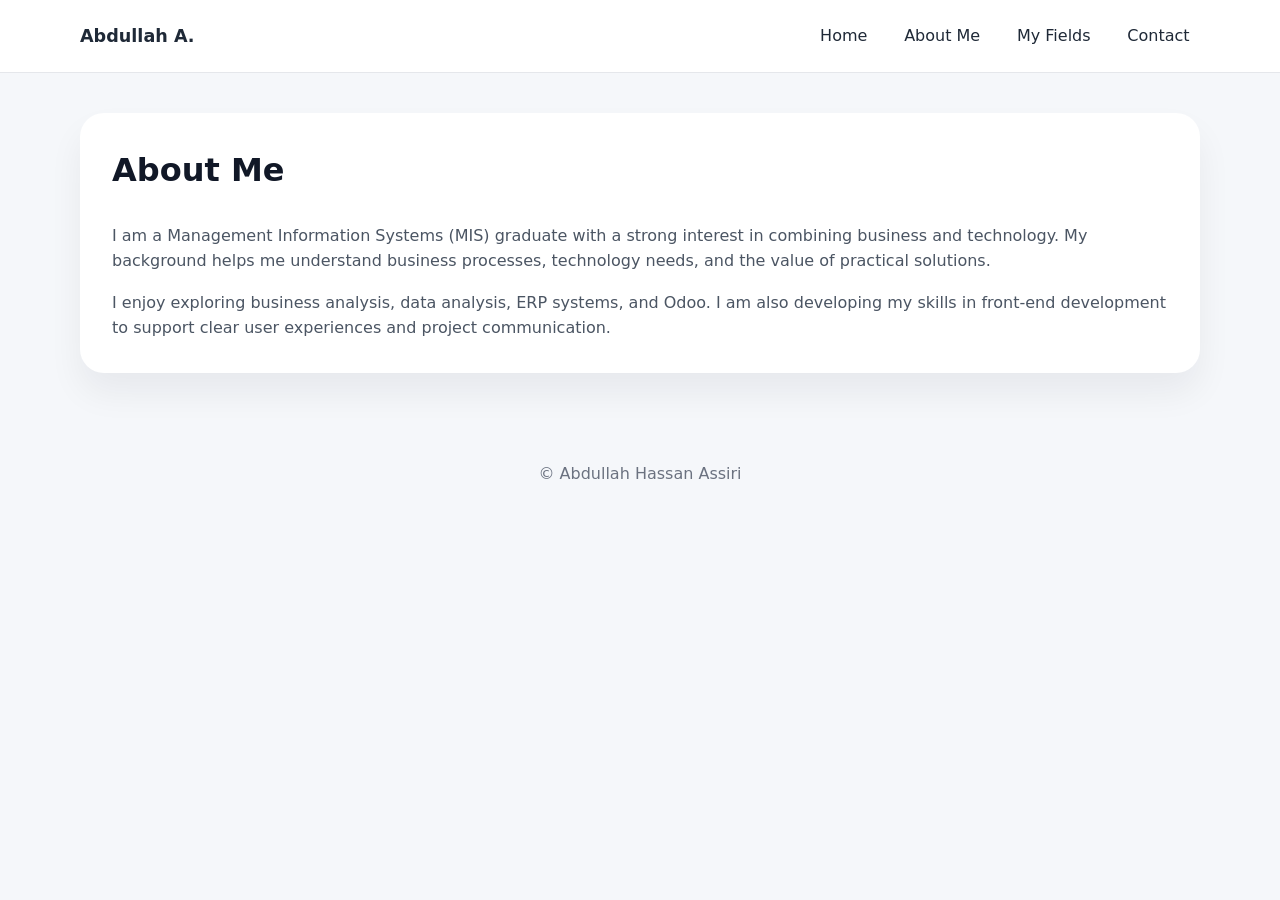
==== about.html @ 702dbe08 "Initial commit" ====
<!DOCTYPE html>
<html lang="en">
<head>
  <meta charset="UTF-8">
  <meta name="viewport" content="width=device-width, initial-scale=1.0">
  <title>About Me | Abdullah Hassan Assiri</title>
  <link rel="stylesheet" href="style.css">
</head>
<body>
  <header class="site-header">
    <div class="container nav-container">
      <a href="index.html" class="brand">Abdullah A.</a>
      <nav class="main-nav">
        <a href="index.html">Home</a>
        <a href="about.html">About Me</a>
        <a href="fields.html">My Fields</a>
        <a href="contact.html">Contact</a>
      </nav>
    </div>
  </header>

  <main class="container page-content">
    <section class="content-card about-card">
      <h1>About Me</h1>
      <p>
        I am a Management Information Systems (MIS) graduate with a strong interest in combining business and technology. My background helps me understand business processes, technology needs, and the value of practical solutions.
      </p>
      <p>
        I enjoy exploring business analysis, data analysis, ERP systems, and Odoo. I am also developing my skills in front-end development to support clear user experiences and project communication.
      </p>
    </section>
  </main>

  <footer class="site-footer">
    <p>© Abdullah Hassan Assiri</p>
  </footer>
</body>
</html>
---- style.css ----
:root {
  color-scheme: light;
  font-family: Inter, system-ui, -apple-system, BlinkMacSystemFont, 'Segoe UI', sans-serif;
  font-size: 16px;
  line-height: 1.6;
  color: #1f2937;
  background: #f5f7fa;
}

* {
  box-sizing: border-box;
}

body {
  margin: 0;
  background: #f5f7fa;
}

a {
  color: inherit;
  text-decoration: none;
}

img {
  max-width: 100%;
  display: block;
}

.container {
  width: min(1120px, calc(100% - 2rem));
  margin: 0 auto;
}

.site-header {
  background: #ffffff;
  border-bottom: 1px solid #e5e7eb;
}

.nav-container {
  display: flex;
  align-items: center;
  justify-content: space-between;
  gap: 1rem;
  padding: 1rem 0;
}

.brand {
  font-weight: 700;
  font-size: 1.1rem;
}

.main-nav {
  display: flex;
  flex-wrap: wrap;
  gap: 1rem;
}

.main-nav a {
  color: #1f2937;
  padding: 0.45rem 0.65rem;
  border-radius: 999px;
  transition: background 0.2s ease, color 0.2s ease;
}

.main-nav a:hover,
.main-nav a:focus-visible {
  background: #e0efff;
  color: #0b5394;
}

.main-content,
.page-content {
  padding: 2.5rem 0 3rem;
}

.hero {
  display: grid;
  grid-template-columns: 1.2fr 0.8fr;
  align-items: center;
  gap: 2rem;
}

.hero-text {
  max-width: 560px;
}

.eyebrow {
  margin: 0 0 0.75rem;
  font-size: 0.95rem;
  color: #2563eb;
  font-weight: 600;
}

.hero h1 {
  margin: 0;
  font-size: clamp(2.25rem, 2.5vw, 3rem);
  line-height: 1.05;
}

.subtitle {
  margin: 1rem 0 1rem;
  font-size: 1.05rem;
  color: #374151;
}

.intro-copy {
  margin: 0 0 1.75rem;
  color: #4b5563;
  max-width: 38rem;
}

.hero-actions {
  display: flex;
  flex-wrap: wrap;
  gap: 1rem;
}

.button {
  display: inline-flex;
  align-items: center;
  justify-content: center;
  padding: 0.9rem 1.4rem;
  border-radius: 999px;
  font-weight: 600;
  transition: transform 0.2s ease, box-shadow 0.2s ease;
}

.button:hover,
.button:focus-visible {
  transform: translateY(-1px);
}

.button-primary {
  background: #2563eb;
  color: #ffffff;
}

.button-secondary {
  border: 1px solid #cbd5e1;
  background: #ffffff;
  color: #1f2937;
}

.hero-image-card {
  background: #ffffff;
  border-radius: 24px;
  box-shadow: 0 20px 50px rgba(15, 23, 42, 0.08);
  overflow: hidden;
  max-width: 460px;
  margin: 0 auto;
}

.hero-image-card img {
  width: 100%;
  height: auto;
  object-fit: cover;
}

.content-card {
  background: #ffffff;
  border-radius: 24px;
  box-shadow: 0 20px 35px rgba(15, 23, 42, 0.06);
  padding: 2rem;
}

.content-card h1 {
  margin-top: 0;
  font-size: 2rem;
  color: #111827;
}

.content-card p {
  color: #4b5563;
  margin: 1rem 0 0;
}

.fields-card .cards-grid,
.contact-card .contact-grid,
.contact-card .social-grid {
  margin-top: 1.5rem;
  display: grid;
  gap: 1rem;
}

.cards-grid {
  grid-template-columns: repeat(2, minmax(0, 1fr));
}

.field-card,
.contact-item,
.social-card {
  background: #f8fafc;
  border-radius: 18px;
  padding: 1.5rem;
  border: 1px solid #e5e7eb;
}

.field-card h2,
.contact-item h2 {
  margin: 0 0 0.75rem;
  font-size: 1.1rem;
  color: #111827;
}

.field-card p,
.contact-item a {
  margin: 0;
  color: #4b5563;
}

.contact-grid {
  grid-template-columns: repeat(3, minmax(0, 1fr));
}

.contact-item a {
  display: inline-block;
  margin-top: 0.4rem;
  color: #2563eb;
}

.social-grid {
  grid-template-columns: repeat(3, minmax(0, 1fr));
}

.social-card {
  display: inline-flex;
  align-items: center;
  justify-content: center;
  padding: 1.1rem;
  background: #ffffff;
  border-radius: 18px;
  border: 1px solid #e5e7eb;
  color: #1f2937;
  transition: background 0.2s ease, border-color 0.2s ease;
}

.social-card:hover,
.social-card:focus-visible {
  background: #eff6ff;
  border-color: #bfdbfe;
}

.site-footer {
  padding: 1.5rem 0;
  text-align: center;
  color: #6b7280;
}

@media (max-width: 860px) {
  .hero {
    grid-template-columns: 1fr;
    text-align: center;
  }

  .hero-image-card {
    max-width: 360px;
  }

  .hero-text {
    margin: 0 auto;
  }

  .main-nav {
    justify-content: center;
  }
}

@media (max-width: 640px) {
  .nav-container {
    flex-direction: column;
    align-items: stretch;
  }

  .main-nav {
    justify-content: center;
    gap: 0.75rem;
  }

  .hero-actions,
  .cards-grid,
  .contact-grid,
  .social-grid {
    grid-template-columns: 1fr;
  }

  .hero {
    gap: 1.5rem;
  }

  .content-card,
  .hero-image-card {
    padding: 1.5rem;
    border-radius: 20px;
  }

  .site-header,
  .site-footer {
    padding-left: 0;
    padding-right: 0;
  }
}
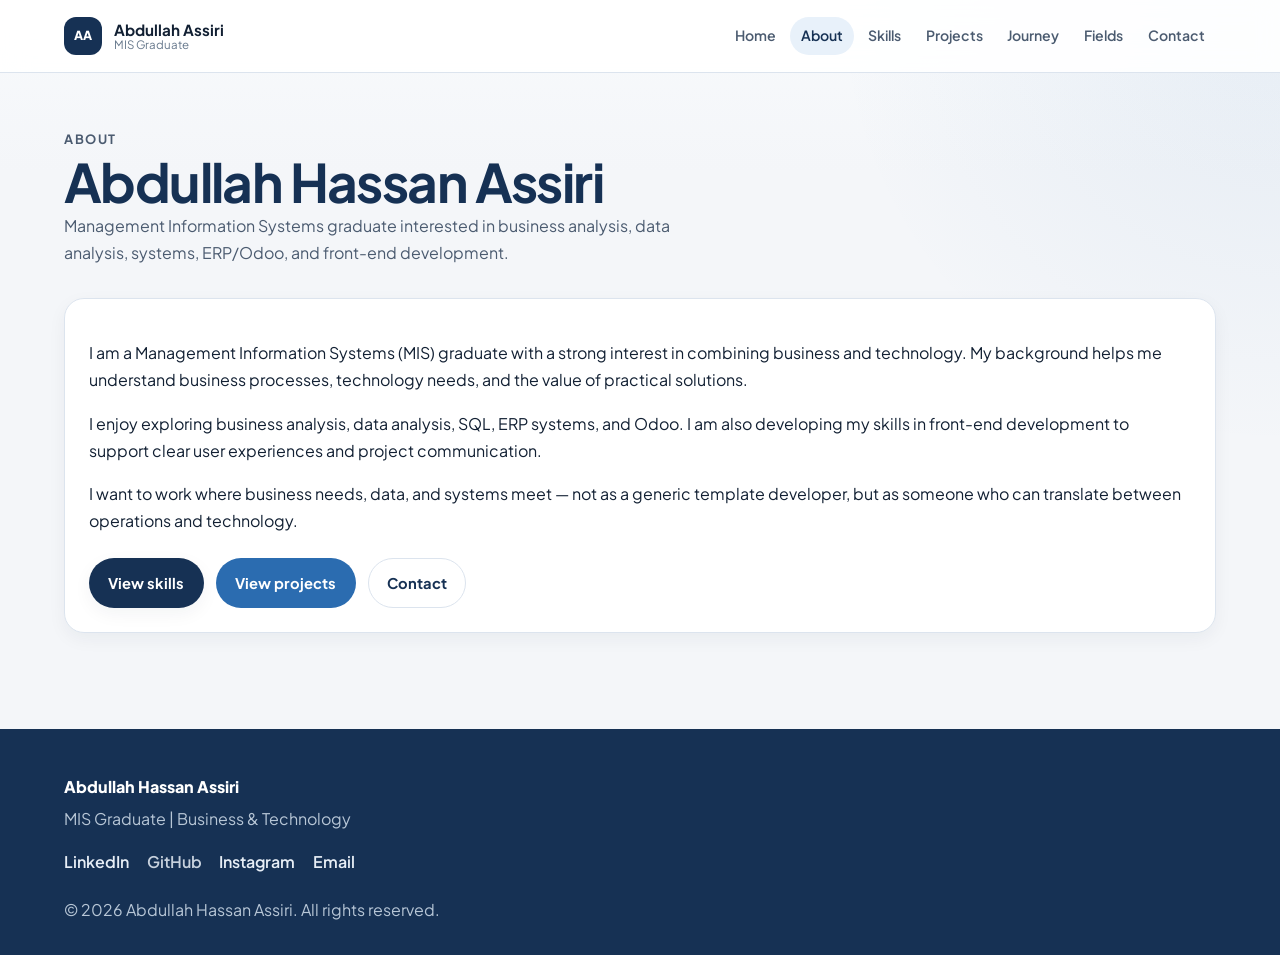
==== commit 6ed171d6: "Improve portfolio UI" ====
--- a/about.html
+++ b/about.html
@@ -3,36 +3,82 @@
 <head>
   <meta charset="UTF-8">
   <meta name="viewport" content="width=device-width, initial-scale=1.0">
-  <title>About Me | Abdullah Hassan Assiri</title>
+  <title>About | Abdullah Hassan Assiri</title>
+  <meta name="description" content="About Abdullah Hassan Assiri, a Management Information Systems graduate focused on business analysis, data analysis, ERP/Odoo, and front-end development.">
+  <meta property="og:title" content="About | Abdullah Hassan Assiri">
+  <meta property="og:description" content="MIS graduate working at the intersection of business, data, and technology.">
+  <meta property="og:type" content="website">
+  <meta property="og:image" content="images/myPic.jpeg">
+  <link rel="preconnect" href="https://fonts.googleapis.com">
+  <link rel="preconnect" href="https://fonts.gstatic.com" crossorigin>
+  <link href="https://fonts.googleapis.com/css2?family=Plus+Jakarta+Sans:ital,wght@0,400;0,500;0,600;0,700;0,800;1,400&display=swap" rel="stylesheet">
   <link rel="stylesheet" href="style.css">
 </head>
-<body>
+<body data-page="about">
+  <a class="skip-link" href="#main">Skip to content</a>
+
   <header class="site-header">
     <div class="container nav-container">
-      <a href="index.html" class="brand">Abdullah A.</a>
-      <nav class="main-nav">
-        <a href="index.html">Home</a>
-        <a href="about.html">About Me</a>
-        <a href="fields.html">My Fields</a>
-        <a href="contact.html">Contact</a>
+      <a href="index.html" class="brand" aria-label="Abdullah Hassan Assiri — Home">
+        <span class="brand-mark" aria-hidden="true">AA</span>
+        <span class="brand-text">
+          <span class="brand-name">Abdullah Assiri</span>
+          <span class="brand-role">MIS Graduate</span>
+        </span>
+      </a>
+      <button class="nav-toggle" type="button" aria-expanded="false" aria-controls="primary-nav" aria-label="Open menu">
+        <span class="nav-toggle-bars" aria-hidden="true"></span>
+      </button>
+      <nav class="main-nav" id="primary-nav" aria-label="Primary">
+        <a href="index.html" data-nav="home">Home</a>
+        <a href="about.html" data-nav="about">About</a>
+        <a href="index.html#skills" data-nav="skills">Skills</a>
+        <a href="index.html#projects" data-nav="projects">Projects</a>
+        <a href="index.html#journey" data-nav="journey">Journey</a>
+        <a href="fields.html" data-nav="fields">Fields</a>
+        <a href="contact.html" data-nav="contact">Contact</a>
       </nav>
     </div>
   </header>
 
-  <main class="container page-content">
-    <section class="content-card about-card">
-      <h1>About Me</h1>
-      <p>
-        I am a Management Information Systems (MIS) graduate with a strong interest in combining business and technology. My background helps me understand business processes, technology needs, and the value of practical solutions.
-      </p>
-      <p>
-        I enjoy exploring business analysis, data analysis, ERP systems, and Odoo. I am also developing my skills in front-end development to support clear user experiences and project communication.
-      </p>
-    </section>
+  <main id="main" class="page-main">
+    <div class="container">
+      <header class="page-hero reveal">
+        <p class="eyebrow">About</p>
+        <h1>Abdullah Hassan Assiri</h1>
+        <p>Management Information Systems graduate interested in business analysis, data analysis, systems, ERP/Odoo, and front-end development.</p>
+      </header>
+
+      <article class="page-card reveal">
+        <p>I am a Management Information Systems (MIS) graduate with a strong interest in combining business and technology. My background helps me understand business processes, technology needs, and the value of practical solutions.</p>
+        <p>I enjoy exploring business analysis, data analysis, SQL, ERP systems, and Odoo. I am also developing my skills in front-end development to support clear user experiences and project communication.</p>
+        <p>I want to work where business needs, data, and systems meet — not as a generic template developer, but as someone who can translate between operations and technology.</p>
+        <div class="subpage-nav hero-actions">
+          <a class="btn btn-primary" href="index.html#skills">View skills</a>
+          <a class="btn btn-secondary" href="index.html#projects">View projects</a>
+          <a class="btn btn-ghost" href="contact.html">Contact</a>
+        </div>
+      </article>
+    </div>
   </main>
 
   <footer class="site-footer">
-    <p>© Abdullah Hassan Assiri</p>
+    <div class="container footer-grid">
+      <div>
+        <p class="footer-name">Abdullah Hassan Assiri</p>
+        <p class="footer-tag">MIS Graduate | Business &amp; Technology</p>
+      </div>
+      <nav class="footer-links" aria-label="Social">
+        <a href="https://www.linkedin.com/in/abdullah-assiri-04a214325/" target="_blank" rel="noopener noreferrer">LinkedIn</a>
+        <a href="#">GitHub</a>
+        <a href="https://www.instagram.com/abdullah_hassan_assiri/" target="_blank" rel="noopener noreferrer">Instagram</a>
+        <a href="mailto:abdoassiri707@gmail.com">Email</a>
+      </nav>
+      <p class="footer-copy">© <span data-year></span> Abdullah Hassan Assiri. All rights reserved.</p>
+    </div>
   </footer>
+
+  <button class="to-top" type="button" aria-label="Back to top"><span aria-hidden="true">↑</span></button>
+  <script src="script.js" defer></script>
 </body>
 </html>
--- a/style.css
+++ b/style.css
@@ -1,301 +1,934 @@
 :root {
   color-scheme: light;
-  font-family: Inter, system-ui, -apple-system, BlinkMacSystemFont, 'Segoe UI', sans-serif;
-  font-size: 16px;
-  line-height: 1.6;
-  color: #1f2937;
-  background: #f5f7fa;
-}
-
-* {
+
+  --color-bg: #f4f6f9;
+  --color-bg-muted: #eef2f7;
+  --color-surface: #ffffff;
+  --color-text: #122033;
+  --color-text-muted: #4b5b70;
+  --color-text-soft: #66788c;
+  --color-border: #dce4ee;
+  --color-navy: #163154;
+  --color-accent: #2b6cb0;
+  --color-accent-hover: #1f558c;
+  --color-accent-soft: #e8f1fa;
+  --color-sand: #c9b196;
+  --color-focus: #1f558c;
+
+  --font-sans: "Plus Jakarta Sans", "Segoe UI", system-ui, -apple-system, sans-serif;
+  --text-xs: 0.75rem;
+  --text-sm: 0.9rem;
+  --text-md: 1rem;
+  --text-lg: 1.125rem;
+  --text-xl: clamp(1.35rem, 1.1rem + 0.8vw, 1.75rem);
+  --text-2xl: clamp(1.7rem, 1.3rem + 1.4vw, 2.35rem);
+  --text-3xl: clamp(2.1rem, 1.4rem + 2.4vw, 3.4rem);
+  --leading-tight: 1.15;
+  --leading-body: 1.7;
+  --tracking-wide: 0.12em;
+
+  --space-1: 0.25rem;
+  --space-2: 0.5rem;
+  --space-3: 0.75rem;
+  --space-4: 1rem;
+  --space-5: 1.5rem;
+  --space-6: 2rem;
+  --space-7: 2.75rem;
+  --space-8: 3.5rem;
+  --space-9: 4.5rem;
+  --space-10: 6rem;
+
+  --radius-sm: 10px;
+  --radius-md: 14px;
+  --radius-lg: 20px;
+  --radius-xl: 28px;
+  --radius-full: 999px;
+
+  --shadow-sm: 0 6px 18px rgba(18, 32, 51, 0.05);
+  --shadow-md: 0 14px 32px rgba(18, 32, 51, 0.08);
+  --shadow-lg: 0 24px 50px rgba(18, 32, 51, 0.12);
+
+  --header-h: 4.5rem;
+  --container: 72rem;
+  --ease: 180ms ease;
+}
+
+*,
+*::before,
+*::after {
   box-sizing: border-box;
 }
 
+html {
+  scroll-behavior: smooth;
+  scroll-padding-top: calc(var(--header-h) + 0.75rem);
+}
+
 body {
   margin: 0;
-  background: #f5f7fa;
-}
-
-a {
-  color: inherit;
-  text-decoration: none;
+  font-family: var(--font-sans);
+  font-size: var(--text-md);
+  line-height: var(--leading-body);
+  color: var(--color-text);
+  background:
+    radial-gradient(circle at top right, rgba(43, 108, 176, 0.08), transparent 28%),
+    linear-gradient(180deg, #f8fafc 0%, var(--color-bg) 18%);
+  min-height: 100vh;
 }
 
 img {
   max-width: 100%;
   display: block;
+  height: auto;
+}
+
+a {
+  color: var(--color-accent);
+  text-decoration-thickness: 1px;
+  text-underline-offset: 0.18em;
+}
+
+a:hover {
+  color: var(--color-accent-hover);
+}
+
+:focus-visible {
+  outline: 2px solid var(--color-focus);
+  outline-offset: 3px;
+}
+
+.skip-link {
+  position: absolute;
+  left: 1rem;
+  top: -4rem;
+  z-index: 1000;
+  background: var(--color-navy);
+  color: #fff;
+  padding: 0.7rem 1rem;
+  border-radius: var(--radius-sm);
+}
+
+.skip-link:focus {
+  top: 1rem;
 }
 
 .container {
-  width: min(1120px, calc(100% - 2rem));
-  margin: 0 auto;
+  width: min(var(--container), calc(100% - 2rem));
+  margin-inline: auto;
 }
 
 .site-header {
-  background: #ffffff;
-  border-bottom: 1px solid #e5e7eb;
+  position: sticky;
+  top: 0;
+  z-index: 50;
+  background: rgba(255, 255, 255, 0.9);
+  backdrop-filter: blur(14px);
+  border-bottom: 1px solid var(--color-border);
+}
+
+.section[id],
+.hero {
+  scroll-margin-top: calc(var(--header-h) + 0.75rem);
 }
 
 .nav-container {
   display: flex;
   align-items: center;
   justify-content: space-between;
-  gap: 1rem;
-  padding: 1rem 0;
+  min-height: var(--header-h);
+  gap: var(--space-4);
 }
 
 .brand {
+  display: flex;
+  align-items: center;
+  gap: 0.75rem;
+  color: var(--color-text);
+  text-decoration: none;
+  min-width: 0;
+}
+
+.brand:hover {
+  color: var(--color-text);
+}
+
+.brand-mark {
+  display: grid;
+  place-items: center;
+  width: 2.4rem;
+  height: 2.4rem;
+  border-radius: 12px;
+  background: var(--color-navy);
+  color: #fff;
+  font-weight: 800;
+  font-size: 0.78rem;
+  letter-spacing: 0.04em;
+  flex-shrink: 0;
+}
+
+.brand-text {
+  display: flex;
+  flex-direction: column;
+  line-height: 1.15;
+}
+
+.brand-name {
   font-weight: 700;
-  font-size: 1.1rem;
+  font-size: 0.95rem;
+}
+
+.brand-role {
+  font-size: 0.72rem;
+  color: var(--color-text-soft);
+}
+
+.nav-toggle {
+  display: none;
+  width: 2.75rem;
+  height: 2.75rem;
+  border: 1px solid var(--color-border);
+  border-radius: 12px;
+  background: #fff;
+  cursor: pointer;
+  align-items: center;
+  justify-content: center;
+}
+
+.nav-toggle-bars,
+.nav-toggle-bars::before,
+.nav-toggle-bars::after {
+  display: block;
+  width: 1.1rem;
+  height: 2px;
+  background: var(--color-navy);
+  border-radius: 99px;
+  position: relative;
+  transition: transform var(--ease), opacity var(--ease);
+}
+
+.nav-toggle-bars::before,
+.nav-toggle-bars::after {
+  content: "";
+  position: absolute;
+  left: 0;
+}
+
+.nav-toggle-bars::before {
+  top: -6px;
+}
+
+.nav-toggle-bars::after {
+  top: 6px;
+}
+
+body.nav-open .nav-toggle-bars {
+  background: transparent;
+}
+
+body.nav-open .nav-toggle-bars::before {
+  top: 0;
+  transform: rotate(45deg);
+}
+
+body.nav-open .nav-toggle-bars::after {
+  top: 0;
+  transform: rotate(-45deg);
 }
 
 .main-nav {
   display: flex;
-  flex-wrap: wrap;
-  gap: 1rem;
+  align-items: center;
+  gap: 0.15rem;
 }
 
 .main-nav a {
-  color: #1f2937;
-  padding: 0.45rem 0.65rem;
-  border-radius: 999px;
-  transition: background 0.2s ease, color 0.2s ease;
+  color: var(--color-text-muted);
+  text-decoration: none;
+  font-size: 0.88rem;
+  font-weight: 600;
+  padding: 0.45rem 0.7rem;
+  border-radius: var(--radius-full);
+  transition: background var(--ease), color var(--ease);
 }
 
 .main-nav a:hover,
-.main-nav a:focus-visible {
-  background: #e0efff;
-  color: #0b5394;
-}
-
-.main-content,
-.page-content {
-  padding: 2.5rem 0 3rem;
+.main-nav a.is-active {
+  background: var(--color-accent-soft);
+  color: var(--color-navy);
 }
 
 .hero {
+  padding: var(--space-8) 0 var(--space-7);
+}
+
+.hero-grid {
   display: grid;
-  grid-template-columns: 1.2fr 0.8fr;
+  grid-template-columns: 1.15fr 0.85fr;
+  gap: var(--space-8);
   align-items: center;
-  gap: 2rem;
-}
-
-.hero-text {
-  max-width: 560px;
 }
 
 .eyebrow {
-  margin: 0 0 0.75rem;
-  font-size: 0.95rem;
-  color: #2563eb;
+  margin: 0 0 var(--space-3);
+  color: var(--color-accent);
+  font-size: 0.8rem;
+  font-weight: 700;
+  letter-spacing: var(--tracking-wide);
+  text-transform: uppercase;
+}
+
+.hero h1,
+.page-hero h1,
+.section-header h2 {
+  margin: 0;
+  color: var(--color-navy);
+  letter-spacing: -0.03em;
+  line-height: var(--leading-tight);
+}
+
+.hero h1,
+.page-hero h1 {
+  font-size: var(--text-3xl);
+}
+
+.hero-position {
+  margin: var(--space-4) 0 var(--space-4);
+  color: var(--color-text);
   font-weight: 600;
-}
-
-.hero h1 {
-  margin: 0;
-  font-size: clamp(2.25rem, 2.5vw, 3rem);
-  line-height: 1.05;
-}
-
-.subtitle {
-  margin: 1rem 0 1rem;
-  font-size: 1.05rem;
-  color: #374151;
-}
-
-.intro-copy {
-  margin: 0 0 1.75rem;
-  color: #4b5563;
-  max-width: 38rem;
-}
-
-.hero-actions {
+  font-size: var(--text-lg);
+}
+
+.hero-lead,
+.section-lead,
+.page-hero p {
+  margin: 0;
+  color: var(--color-text-muted);
+  max-width: 40rem;
+}
+
+.hero-meta {
   display: flex;
   flex-wrap: wrap;
-  gap: 1rem;
-}
-
-.button {
+  gap: 0.55rem;
+  margin: var(--space-5) 0;
+}
+
+.meta-chip,
+.badge-list li,
+.highlight-row li {
+  display: inline-flex;
+  align-items: center;
+  gap: 0.35rem;
+  border: 1px solid var(--color-border);
+  background: #fff;
+  color: var(--color-text-muted);
+  border-radius: var(--radius-full);
+  padding: 0.35rem 0.75rem;
+  font-size: 0.82rem;
+  font-weight: 600;
+}
+
+.meta-chip-accent {
+  background: var(--color-accent-soft);
+  border-color: #c9dcf0;
+  color: var(--color-navy);
+}
+
+.hero-actions,
+.card-actions,
+.filter-bar {
+  display: flex;
+  flex-wrap: wrap;
+  gap: 0.75rem;
+}
+
+.btn {
   display: inline-flex;
   align-items: center;
   justify-content: center;
-  padding: 0.9rem 1.4rem;
-  border-radius: 999px;
+  min-height: 2.85rem;
+  padding: 0.7rem 1.15rem;
+  border-radius: var(--radius-full);
+  border: 1px solid transparent;
+  font: inherit;
+  font-weight: 700;
+  font-size: 0.92rem;
+  text-decoration: none;
+  cursor: pointer;
+  transition: transform var(--ease), box-shadow var(--ease), background var(--ease), border-color var(--ease), color var(--ease);
+}
+
+.btn:hover {
+  transform: translateY(-1px);
+  color: inherit;
+}
+
+.btn-primary {
+  background: var(--color-navy);
+  color: #fff;
+  box-shadow: var(--shadow-sm);
+}
+
+.btn-primary:hover {
+  background: #0f223b;
+  color: #fff;
+}
+
+.btn-secondary {
+  background: var(--color-accent);
+  color: #fff;
+}
+
+.btn-secondary:hover {
+  background: var(--color-accent-hover);
+  color: #fff;
+}
+
+.btn-ghost,
+.btn-outline,
+.filter-btn,
+.copy-btn {
+  background: #fff;
+  color: var(--color-navy);
+  border-color: var(--color-border);
+}
+
+.btn-ghost:hover,
+.btn-outline:hover,
+.filter-btn:hover,
+.copy-btn:hover {
+  border-color: #b9cbe0;
+  background: var(--color-accent-soft);
+  color: var(--color-navy);
+}
+
+a[aria-disabled="true"] {
+  cursor: default;
+  opacity: 0.85;
+}
+
+a[aria-disabled="true"]:hover {
+  color: inherit;
+}
+
+.portrait-frame {
+  position: relative;
+  max-width: 26rem;
+  margin-inline: auto;
+}
+
+.portrait-glow {
+  position: absolute;
+  inset: 12% -8% auto;
+  height: 70%;
+  background: linear-gradient(180deg, rgba(43, 108, 176, 0.16), rgba(201, 177, 150, 0.12));
+  border-radius: 40% 32% 44% 36%;
+  z-index: 0;
+}
+
+.portrait-card {
+  position: relative;
+  z-index: 1;
+  margin: 0;
+  background: #fff;
+  border: 1px solid var(--color-border);
+  border-radius: var(--radius-xl);
+  box-shadow: var(--shadow-lg);
+  overflow: hidden;
+}
+
+.portrait-card img {
+  width: 100%;
+  aspect-ratio: 4 / 5;
+  object-fit: cover;
+  object-position: center 12%;
+}
+
+.portrait-caption {
+  position: relative;
+  z-index: 1;
+  margin: 0.9rem 0 0;
+  text-align: center;
+  color: var(--color-text-soft);
+  font-size: 0.82rem;
   font-weight: 600;
-  transition: transform 0.2s ease, box-shadow 0.2s ease;
-}
-
-.button:hover,
-.button:focus-visible {
-  transform: translateY(-1px);
-}
-
-.button-primary {
-  background: #2563eb;
-  color: #ffffff;
-}
-
-.button-secondary {
-  border: 1px solid #cbd5e1;
-  background: #ffffff;
-  color: #1f2937;
-}
-
-.hero-image-card {
-  background: #ffffff;
-  border-radius: 24px;
-  box-shadow: 0 20px 50px rgba(15, 23, 42, 0.08);
-  overflow: hidden;
-  max-width: 460px;
-  margin: 0 auto;
-}
-
-.hero-image-card img {
-  width: 100%;
-  height: auto;
-  object-fit: cover;
-}
-
-.content-card {
-  background: #ffffff;
-  border-radius: 24px;
-  box-shadow: 0 20px 35px rgba(15, 23, 42, 0.06);
-  padding: 2rem;
-}
-
-.content-card h1 {
-  margin-top: 0;
-  font-size: 2rem;
-  color: #111827;
-}
-
-.content-card p {
-  color: #4b5563;
-  margin: 1rem 0 0;
-}
-
-.fields-card .cards-grid,
-.contact-card .contact-grid,
-.contact-card .social-grid {
-  margin-top: 1.5rem;
+}
+
+.highlights {
+  padding-bottom: var(--space-8);
+}
+
+.highlight-row {
+  list-style: none;
+  margin: 0;
+  padding: 1rem;
+  display: flex;
+  flex-wrap: wrap;
+  justify-content: center;
+  gap: 0.65rem;
+  background: #fff;
+  border: 1px solid var(--color-border);
+  border-radius: var(--radius-lg);
+  box-shadow: var(--shadow-sm);
+}
+
+.highlight-row li {
+  background: var(--color-bg-muted);
+}
+
+.section {
+  padding: var(--space-9) 0;
+}
+
+.section-muted {
+  background: var(--color-bg-muted);
+}
+
+.section-header {
+  margin-bottom: var(--space-7);
+  max-width: 42rem;
+}
+
+.section-header h2 {
+  font-size: var(--text-2xl);
+  margin-bottom: 0.75rem;
+}
+
+.section-lead {
+  margin-top: 0.4rem;
+}
+
+.about-layout,
+.contact-layout {
   display: grid;
-  gap: 1rem;
-}
-
-.cards-grid {
-  grid-template-columns: repeat(2, minmax(0, 1fr));
-}
-
+  grid-template-columns: 1.3fr 0.9fr;
+  gap: var(--space-6);
+  align-items: start;
+}
+
+.about-copy p {
+  margin: 0 0 1rem;
+  color: var(--color-text-muted);
+}
+
+.about-panel,
+.skill-card,
+.project-card,
 .field-card,
 .contact-item,
-.social-card {
-  background: #f8fafc;
-  border-radius: 18px;
-  padding: 1.5rem;
-  border: 1px solid #e5e7eb;
-}
-
-.field-card h2,
-.contact-item h2 {
-  margin: 0 0 0.75rem;
-  font-size: 1.1rem;
-  color: #111827;
-}
-
-.field-card p,
+.contact-cta,
+.page-card {
+  background: #fff;
+  border: 1px solid var(--color-border);
+  border-radius: var(--radius-lg);
+  box-shadow: var(--shadow-sm);
+}
+
+.about-panel,
+.skill-card,
+.project-card,
+.field-card,
+.page-card,
+.contact-cta {
+  padding: var(--space-5);
+}
+
+.about-panel h3,
+.skill-card h3,
+.project-card h3,
+.field-card h3 {
+  margin: 0 0 0.85rem;
+  font-size: 1.12rem;
+  color: var(--color-navy);
+}
+
+.plain-list,
+.mini-list {
+  margin: 0;
+  padding-left: 1.1rem;
+  color: var(--color-text-muted);
+}
+
+.plain-list li + li,
+.mini-list li + li {
+  margin-top: 0.55rem;
+}
+
+.skills-grid,
+.projects-grid,
+.fields-grid {
+  display: grid;
+  gap: var(--space-5);
+}
+
+.skills-grid,
+.projects-grid {
+  grid-template-columns: repeat(2, minmax(0, 1fr));
+}
+
+.fields-grid {
+  grid-template-columns: repeat(3, minmax(0, 1fr));
+}
+
+.skill-card,
+.project-card,
+.field-card {
+  transition: transform var(--ease), box-shadow var(--ease);
+}
+
+.skill-card:hover,
+.project-card:hover,
+.field-card:hover {
+  transform: translateY(-4px);
+  box-shadow: var(--shadow-md);
+}
+
+.card-kicker,
+.mini-label {
+  margin: 0 0 0.45rem;
+  color: var(--color-accent);
+  font-size: 0.72rem;
+  font-weight: 700;
+  letter-spacing: 0.08em;
+  text-transform: uppercase;
+}
+
+.badge-list {
+  display: flex;
+  flex-wrap: wrap;
+  gap: 0.45rem;
+  list-style: none;
+  margin: 0;
+  padding: 0;
+}
+
+.badge-list li {
+  background: var(--color-bg);
+}
+
+.badge-list-soft {
+  margin-top: 0.65rem;
+}
+
+.badge-tag {
+  color: var(--color-text-soft);
+  font-weight: 600;
+  font-size: 0.7rem;
+}
+
+.skill-note,
+.field-why,
+.field-skills,
+.project-card > p {
+  color: var(--color-text-muted);
+  margin: 0 0 0.9rem;
+}
+
+.skill-note {
+  margin-top: 1rem;
+  font-size: 0.9rem;
+}
+
+.filter-bar {
+  margin-bottom: var(--space-5);
+}
+
+.filter-btn {
+  min-height: 2.4rem;
+  border-radius: var(--radius-full);
+  padding: 0.4rem 0.9rem;
+  font-weight: 700;
+  font-size: 0.84rem;
+  cursor: pointer;
+}
+
+.filter-btn.is-active {
+  background: var(--color-navy);
+  color: #fff;
+  border-color: var(--color-navy);
+}
+
+.project-card.is-hidden {
+  display: none;
+}
+
+.project-top {
+  margin-bottom: 0.75rem;
+}
+
+.card-actions {
+  margin-top: 1.1rem;
+}
+
+.timeline {
+  list-style: none;
+  margin: 0;
+  padding: 0;
+  display: grid;
+  gap: 0;
+  border-left: 2px solid #d5e0ec;
+}
+
+.timeline-item {
+  padding: 0 0 1.6rem 1.4rem;
+  position: relative;
+}
+
+.timeline-item::before {
+  content: "";
+  position: absolute;
+  left: -7px;
+  top: 0.35rem;
+  width: 12px;
+  height: 12px;
+  border-radius: 50%;
+  background: var(--color-accent);
+  box-shadow: 0 0 0 4px #fff;
+}
+
+.timeline-item h3 {
+  margin: 0 0 0.35rem;
+  color: var(--color-navy);
+}
+
+.timeline-item p {
+  margin: 0;
+  color: var(--color-text-muted);
+}
+
+.field-card h3 {
+  margin-bottom: 0.65rem;
+}
+
+.section-contact {
+  padding-bottom: var(--space-10);
+}
+
+.contact-cta p {
+  color: var(--color-text-muted);
+  margin: 0 0 1.1rem;
+}
+
+.contact-list {
+  list-style: none;
+  margin: 0;
+  padding: 0;
+  display: grid;
+  gap: 0.75rem;
+}
+
+.contact-item {
+  display: flex;
+  justify-content: space-between;
+  gap: 1rem;
+  align-items: center;
+  padding: 1rem 1.1rem;
+}
+
 .contact-item a {
-  margin: 0;
-  color: #4b5563;
-}
-
-.contact-grid {
-  grid-template-columns: repeat(3, minmax(0, 1fr));
-}
-
-.contact-item a {
-  display: inline-block;
-  margin-top: 0.4rem;
-  color: #2563eb;
-}
-
-.social-grid {
-  grid-template-columns: repeat(3, minmax(0, 1fr));
-}
-
-.social-card {
-  display: inline-flex;
-  align-items: center;
-  justify-content: center;
-  padding: 1.1rem;
-  background: #ffffff;
-  border-radius: 18px;
-  border: 1px solid #e5e7eb;
-  color: #1f2937;
-  transition: background 0.2s ease, border-color 0.2s ease;
-}
-
-.social-card:hover,
-.social-card:focus-visible {
-  background: #eff6ff;
-  border-color: #bfdbfe;
+  color: var(--color-navy);
+  text-decoration: none;
+  font-weight: 600;
+  word-break: break-word;
+}
+
+.contact-item a:hover {
+  color: var(--color-accent);
+}
+
+.copy-btn {
+  flex-shrink: 0;
+  min-height: 2.4rem;
+  padding: 0.4rem 0.8rem;
+  border-radius: var(--radius-full);
+  font-weight: 700;
+  font-size: 0.78rem;
+  cursor: pointer;
 }
 
 .site-footer {
-  padding: 1.5rem 0;
-  text-align: center;
-  color: #6b7280;
+  background: var(--color-navy);
+  color: #d7e2ee;
+  padding: var(--space-7) 0 var(--space-6);
+}
+
+.footer-grid {
+  display: grid;
+  gap: var(--space-4);
+}
+
+.footer-name {
+  margin: 0;
+  color: #fff;
+  font-weight: 800;
+}
+
+.footer-tag,
+.footer-copy {
+  margin: 0.3rem 0 0;
+  color: #b7c6d6;
+}
+
+.footer-links {
+  display: flex;
+  flex-wrap: wrap;
+  gap: 0.9rem 1.1rem;
+}
+
+.footer-links a {
+  color: #e7eef6;
+  text-decoration: none;
+  font-weight: 600;
+}
+
+.footer-links a:hover {
+  color: #fff;
+}
+
+.to-top {
+  position: fixed;
+  right: 1rem;
+  bottom: 1rem;
+  width: 2.8rem;
+  height: 2.8rem;
+  border: 0;
+  border-radius: 50%;
+  background: var(--color-navy);
+  color: #fff;
+  cursor: pointer;
+  box-shadow: var(--shadow-md);
+  opacity: 0;
+  pointer-events: none;
+  transition: opacity var(--ease), transform var(--ease);
+}
+
+.to-top.is-visible {
+  opacity: 1;
+  pointer-events: auto;
+}
+
+.page-main {
+  padding: var(--space-8) 0 var(--space-10);
+}
+
+.page-hero {
+  margin-bottom: var(--space-6);
+}
+
+.subpage-nav {
+  margin-top: var(--space-5);
+}
+
+.reveal {
+  animation: none;
+}
+
+.reveal.is-visible {
+  animation: fade-up 520ms ease both;
+}
+
+@keyframes fade-up {
+  from {
+    opacity: 0;
+    transform: translateY(12px);
+  }
+  to {
+    opacity: 1;
+    transform: translateY(0);
+  }
+}
+
+@media (max-width: 1100px) {
+  .hero-grid,
+  .about-layout,
+  .contact-layout {
+    grid-template-columns: 1fr;
+  }
+
+  .fields-grid {
+    grid-template-columns: repeat(2, minmax(0, 1fr));
+  }
+
+  .portrait-frame {
+    max-width: 22rem;
+  }
 }
 
 @media (max-width: 860px) {
+  .nav-toggle {
+    display: inline-flex;
+  }
+
+  .main-nav {
+    position: absolute;
+    top: calc(var(--header-h) + 0.5rem);
+    right: 1rem;
+    left: 1rem;
+    display: none;
+    flex-direction: column;
+    padding: 0.6rem;
+    background: #fff;
+    border: 1px solid var(--color-border);
+    border-radius: var(--radius-lg);
+    box-shadow: var(--shadow-md);
+  }
+
+  body.nav-open .main-nav {
+    display: flex;
+  }
+
+  .main-nav a {
+    width: 100%;
+  }
+
+  .skills-grid,
+  .projects-grid,
+  .fields-grid {
+    grid-template-columns: 1fr;
+  }
+
   .hero {
-    grid-template-columns: 1fr;
-    text-align: center;
-  }
-
-  .hero-image-card {
-    max-width: 360px;
-  }
-
-  .hero-text {
-    margin: 0 auto;
-  }
-
-  .main-nav {
-    justify-content: center;
-  }
-}
-
-@media (max-width: 640px) {
-  .nav-container {
+    padding-top: var(--space-6);
+  }
+}
+
+@media (max-width: 480px) {
+  .container {
+    width: min(var(--container), calc(100% - 1.25rem));
+  }
+
+  .brand-role {
+    display: none;
+  }
+
+  .hero-actions .btn,
+  .card-actions .btn {
+    width: 100%;
+  }
+
+  .contact-item {
     flex-direction: column;
-    align-items: stretch;
-  }
-
-  .main-nav {
-    justify-content: center;
-    gap: 0.75rem;
-  }
-
-  .hero-actions,
-  .cards-grid,
-  .contact-grid,
-  .social-grid {
-    grid-template-columns: 1fr;
-  }
-
-  .hero {
-    gap: 1.5rem;
-  }
-
-  .content-card,
-  .hero-image-card {
-    padding: 1.5rem;
-    border-radius: 20px;
-  }
-
-  .site-header,
-  .site-footer {
-    padding-left: 0;
-    padding-right: 0;
-  }
-}
+    align-items: flex-start;
+  }
+
+  .highlight-row {
+    justify-content: flex-start;
+  }
+}
+
+@media (prefers-reduced-motion: reduce) {
+  html {
+    scroll-behavior: auto;
+  }
+
+  *,
+  *::before,
+  *::after {
+    animation: none !important;
+    transition: none !important;
+  }
+
+  .reveal.is-visible {
+    animation: none !important;
+  }
+}
